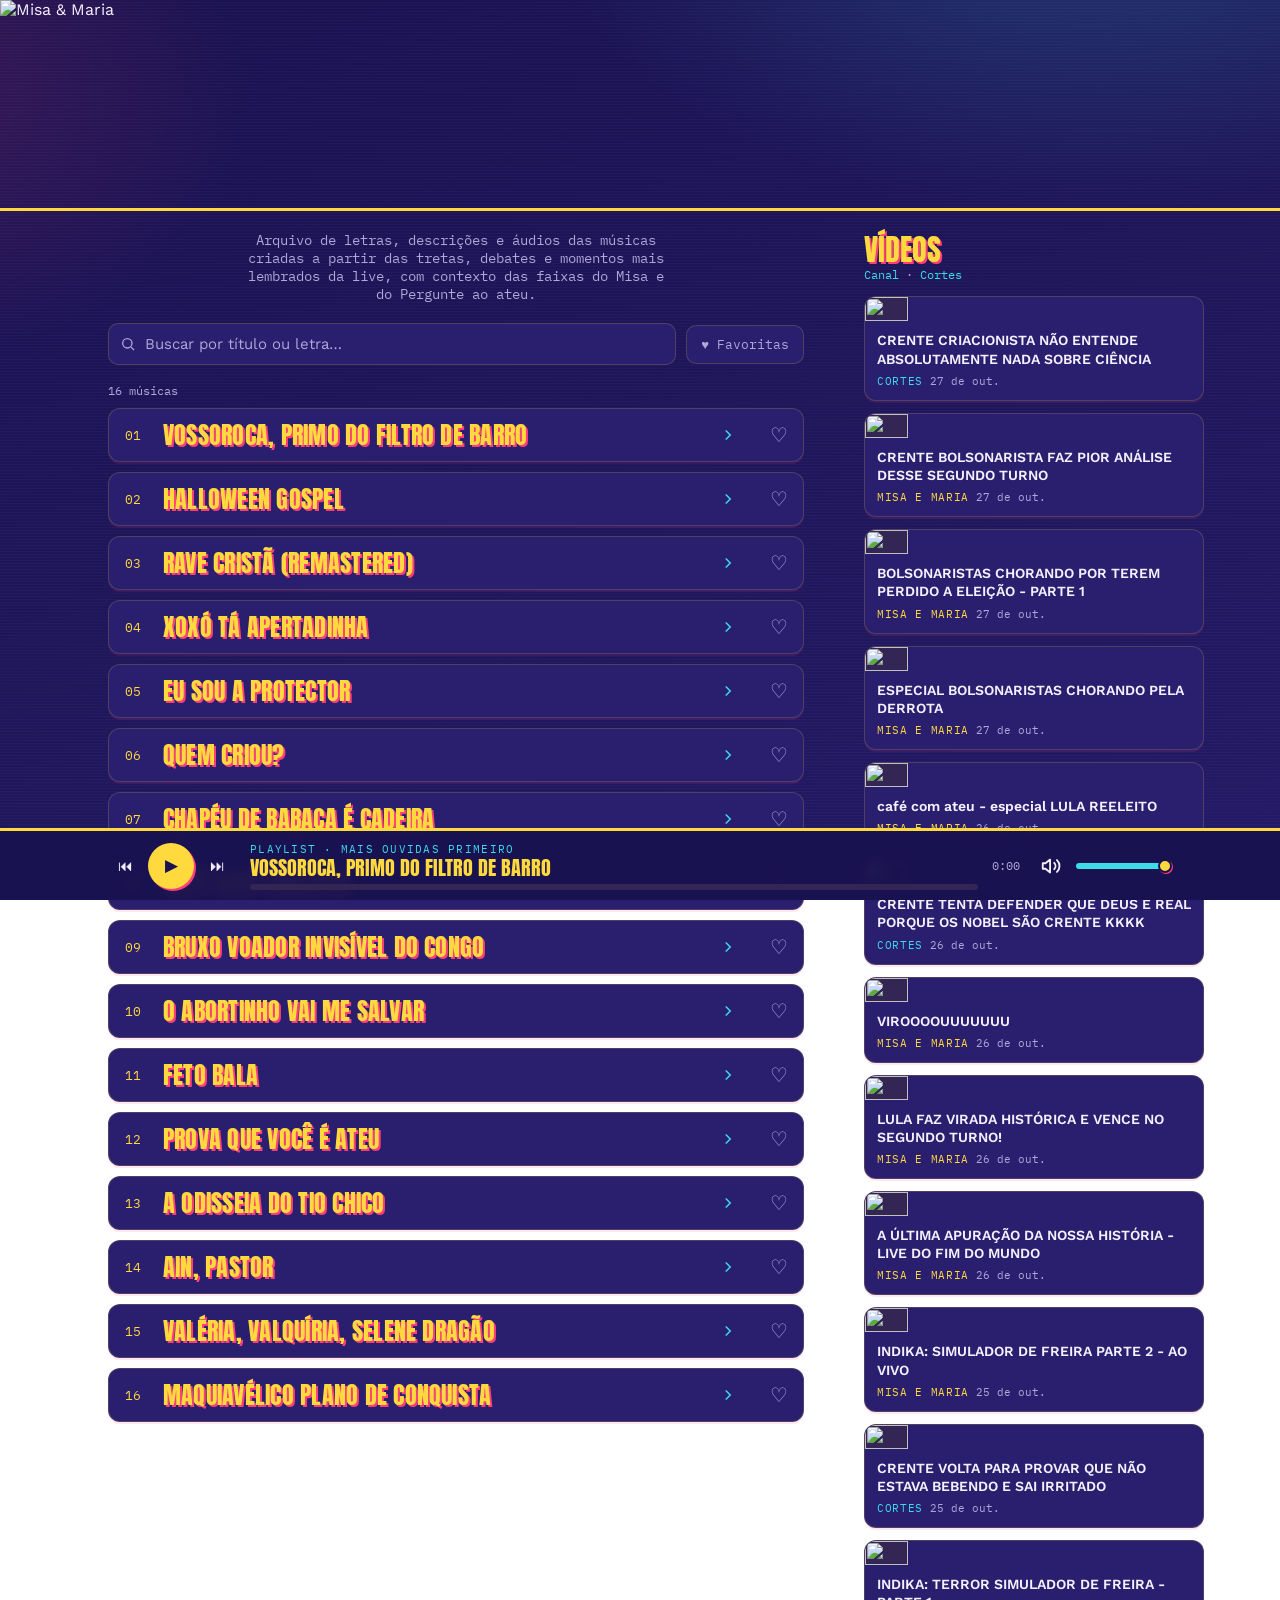
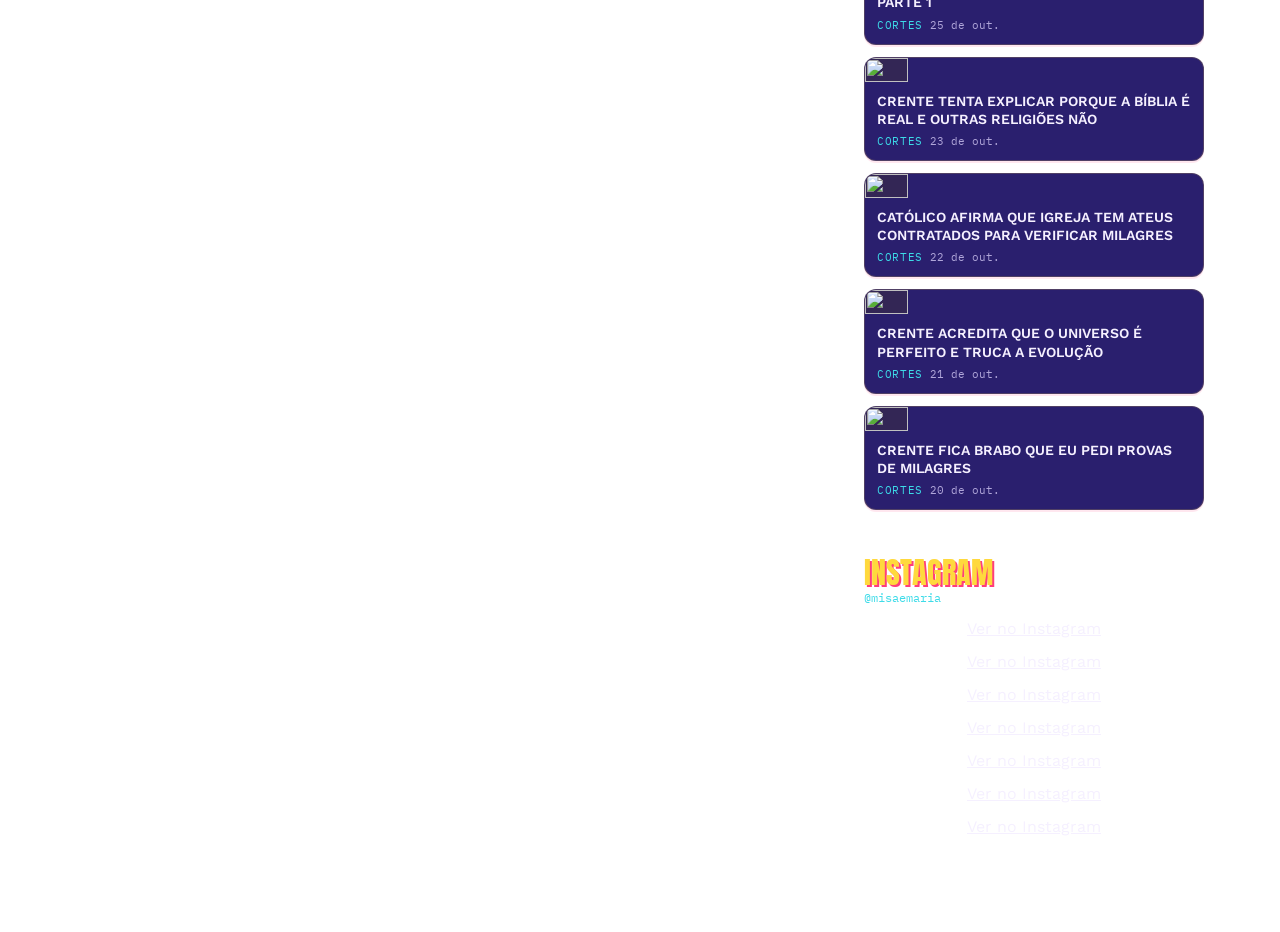
==== index.html @ 0f118223 "chore: invalidar cache de songs.js (v25)" ====
<!DOCTYPE html>
<html lang="pt">
<head>
  <meta charset="UTF-8">
  <meta name="viewport" content="width=device-width, initial-scale=1.0">
  <meta name="robots" content="index,follow">
  <meta name="description" content="Arquivo Misa & Maria: letras, descrições e áudios das músicas criadas a partir das tretas, debates e momentos marcantes da live.">
  <meta name="keywords" content="arquivo misa e maria, letras, músicas, live, Misa, Misa & Maria, pergunte ao ateu">
  <meta property="og:title" content="Arquivo Misa & Maria | Letras e músicas da live">
  <meta property="og:description" content="Arquivo com letras, descrições e áudio das músicas criadas a partir das tretas e debates da live.">
  <meta property="og:type" content="website">
  <meta property="og:url" content="https://misaemaria.github.io/">
  <meta property="og:image" content="https://misaemaria.github.io/assets/banner.jpg">
  <link rel="canonical" href="https://misaemaria.github.io/">
  <script type="application/ld+json">
  {
    "@context": "https://schema.org",
    "@type": "WebSite",
    "name": "Arquivo Misa & Maria",
    "url": "https://misaemaria.github.io/",
    "description": "Arquivo com letras, descrições e áudios das músicas criadas a partir das tretas, debates e momentos marcantes da live.",
    "potentialAction": {
      "@type": "SearchAction",
      "target": "https://misaemaria.github.io/?q={search_term_string}",
      "query-input": "required name=search_term_string"
    }
  }
  </script>
  <script type="application/ld+json">
  {
    "@context": "https://schema.org",
    "@type": "ItemList",
    "name": "Músicas do Arquivo Misa & Maria",
    "itemListElement": [
      { "@type": "ListItem", "position": 1, "name": "Maquiavélico Plano de Conquista", "url": "https://misaemaria.github.io/musicas/maquiavelico-plano-de-conquista.html" }, { "@type": "ListItem", "position": 2, "name": "Valéria, Valquíria, Selene dragão", "url": "https://misaemaria.github.io/musicas/valeria-valquiria-selene-dragao.html" }
    ]
  }
  </script>
  <title>Arquivo Misa & Maria | Letras e músicas</title>
  <link rel="icon" href="favicon.ico" sizes="any">
  <link rel="icon" type="image/png" sizes="32x32" href="assets/icons/favicon-32.png">
  <link rel="icon" type="image/png" sizes="192x192" href="assets/icons/icon-192.png">
  <link rel="apple-touch-icon" href="assets/icons/apple-touch-icon.png">
  <meta name="theme-color" content="#1a1250">
  <link rel="stylesheet" href="style.css?v=12">
</head>
<body>
  <header class="top">
    <img class="banner" src="assets/banner.jpg" alt="Misa &amp; Maria">
  </header>

  <div class="layout">
  <main class="wrap">
    <div class="sub" aria-label="Resumo SEO do Arquivo Misa & Maria">
      <h1 class="sr-only">Arquivo Misa & Maria</h1>
      <p>Arquivo de letras, descrições e áudios das músicas criadas a partir das tretas, debates e momentos mais lembrados da live, com contexto das faixas do Misa e do Pergunte ao ateu.</p>
    </div>

    <div class="toolbar">
      <div class="search-wrap">
        <svg viewBox="0 0 24 24" fill="none" stroke="currentColor" stroke-width="2"><circle cx="11" cy="11" r="7"/><path d="m21 21-4.3-4.3"/></svg>
        <input type="search" id="searchInput" placeholder="Buscar por título ou letra…" autocomplete="off">
      </div>
      <button type="button" id="favFilterBtn" class="fav-filter" aria-pressed="false">♥ Favoritas</button>
    </div>

    <div class="count" id="countLabel"></div>
    <div class="list" id="list"></div>

    <footer class="site-footer">
      <!--<a href="admin/">admin</a>-->
    </footer>
  </main>

  <aside class="side side-videos" aria-labelledby="videosHead">
    <h2 class="side-head" id="videosHead">Vídeos</h2>
    <div class="side-links"><a href="https://www.youtube.com/@misaemaria" target="_blank" rel="noopener">Canal</a> · <a href="https://www.youtube.com/@CORTESMISAEMARIA1" target="_blank" rel="noopener">Cortes</a></div>
    <div class="videos" id="videosList"></div>
  </aside>

  <aside class="side side-insta" aria-labelledby="instaHead">
    <h2 class="side-head" id="instaHead">Instagram</h2>
    <div class="side-links"><a href="https://www.instagram.com/misaemaria/" target="_blank" rel="noopener">@misaemaria</a></div>
    <div class="insta" id="instaList"></div>
  </aside>
  </div>

  <!-- GitHub Pages guarda estes ficheiros em cache por 10min — sempre que
       style.css ou main.js mudar de conteúdo, subir o ?v= aqui também. -->
  <script src="favorites.js?v=1"></script>
  <script src="views.js?v=1"></script>
  <script src="songs.js?v=25"></script>
  <script src="videos.js"></script>
  <script src="instagram.js?v=18"></script>
  <script src="player.js?v=3"></script>
  <script src="song-sheet.js?v=1"></script>
  <script src="main.js?v=9"></script>
  <script src="sides.js?v=1"></script>
</body>
</html>
---- style.css ----
@import url('https://fonts.googleapis.com/css2?family=Anton&family=Work+Sans:wght@400;500;600;700&family=IBM+Plex+Mono:wght@400;600&display=swap');

:root {
  --bg: #1a1250;
  --bg-2: #241a66;
  --surface: #2a1f6e;
  --surface-2: #332655;
  --fg: #f5f0ff;
  --muted: #b0a6d9;
  --yellow: #ffd93d;
  --magenta: #ff3d7a;
  --cyan: #3ddbe8;
  --border: rgba(255, 217, 61, 0.18);
  --danger: #ff5c5c;
  --font-display: 'Anton', 'Arial Narrow', sans-serif;
  --font-body: 'Work Sans', system-ui, sans-serif;
  --font-mono: 'IBM Plex Mono', 'Courier New', monospace;
}

* { box-sizing: border-box; }
html, body { margin: 0; padding: 0; }
body {
  background:
    repeating-linear-gradient(0deg, rgba(255,255,255,.025) 0px, rgba(255,255,255,.025) 1px, transparent 1px, transparent 3px),
    radial-gradient(ellipse 900px 500px at 85% -10%, rgba(61,219,232,.18), transparent 60%),
    radial-gradient(ellipse 700px 500px at -10% 10%, rgba(255,61,122,.15), transparent 55%),
    linear-gradient(160deg, var(--bg) 0%, var(--bg-2) 100%);
  background-attachment: fixed;
  color: var(--fg);
  font-family: var(--font-body);
  -webkit-font-smoothing: antialiased;
  min-height: 100vh;
}
img { max-width: 100%; }
a { color: inherit; }

.wrap { max-width: 760px; margin: 0 auto; padding: 0 16px 72px; }

header.top { display: block; }
.banner {
  width: 100%;
  aspect-ratio: 1707 / 282;
  object-fit: cover;
  display: block;
  border-bottom: 3px solid var(--yellow);
}
.song-page {
  margin-top: 24px;
  padding: 24px 18px 10px;
  background: rgba(42, 31, 110, 0.65);
  border: 1px solid var(--border);
  border-radius: 16px;
}

.song-title-row { display: flex; align-items: flex-start; gap: 10px; }
.song-page h1 {
  margin: 0;
  font-family: var(--font-display);
  font-size: clamp(2rem, 5vw, 3rem);
  line-height: 1.05;
  text-transform: uppercase;
  color: var(--yellow);
  text-shadow: 2px 2px 0 var(--magenta);
  flex: 1;
}
.song-fav {
  flex-shrink: 0; margin-top: 4px; width: 40px; height: 40px; border: none; background: none;
  cursor: pointer; font-size: 26px; color: var(--muted); line-height: 1;
}
.song-fav.active { color: var(--magenta); }
.song-fav:hover { color: var(--magenta); }

.song-nav {
  display: flex; justify-content: space-between; gap: 12px; margin: 28px 0 14px;
  padding-top: 18px; border-top: 1px solid var(--border);
  font-family: var(--font-mono); font-size: 12px; text-transform: uppercase; letter-spacing: 0.06em;
}
.song-nav a { color: var(--cyan); text-decoration: none; }
.song-nav a:hover { text-decoration: underline; }
.song-nav .next { margin-left: auto; text-align: right; }

.song-page audio {
  width: 100%;
  margin-top: 8px;
}

.song-page .field-label {
  margin-top: 22px;
}

.song-page p {
  color: var(--fg);
  line-height: 1.7;
  font-size: 15px;
}

.song-page .lyrics {
  white-space: pre-wrap;
  background: rgba(0, 0, 0, 0.12);
  border: 1px solid var(--border);
  border-radius: 12px;
  padding: 18px;
  color: var(--fg);
  line-height: 1.8;
  font-family: var(--font-body);
}

.breadcrumb {
  margin: 18px 0 0;
}

.breadcrumb a {
  color: var(--muted);
  text-decoration: none;
  font-family: var(--font-mono);
  font-size: 12px;
  letter-spacing: 0.08em;
  text-transform: uppercase;
}

.breadcrumb a:hover {
  text-decoration: underline;
}

.sr-only {
  position: absolute;
  width: 1px;
  height: 1px;
  padding: 0;
  margin: -1px;
  overflow: hidden;
  clip: rect(0, 0, 0, 0);
  white-space: nowrap;
  border: 0;
}

.sub {
  color: var(--muted); font-size: 14px; margin: 20px auto 0; max-width: 54ch;
  font-family: var(--font-mono); text-align: center;
}

.toolbar { display: flex; gap: 10px; margin: 20px 16px 18px; align-items: center; }
.search-wrap { position: relative; flex: 1; min-width: 0; }
.search-wrap svg { position: absolute; left: 12px; top: 50%; transform: translateY(-50%); width: 16px; height: 16px; color: var(--muted); pointer-events: none; }
input[type="search"] {
  width: 100%; padding: 11px 12px 11px 36px; border-radius: 10px; border: 1px solid var(--border);
  background: var(--surface); color: var(--fg); font-family: var(--font-body); font-size: 15px;
}
input[type="search"]::placeholder { color: var(--muted); }
input[type="search"]:focus { outline: 2px solid var(--yellow); outline-offset: 1px; }

.fav-filter {
  flex-shrink: 0; padding: 10px 14px; border-radius: 10px; border: 1px solid var(--border);
  background: var(--surface); color: var(--muted); font-family: var(--font-mono); font-size: 13px;
  cursor: pointer; white-space: nowrap;
}
.fav-filter.active { border-color: var(--magenta); color: var(--magenta); }

.count { font-family: var(--font-mono); font-size: 12px; color: var(--muted); margin: 0 16px 10px; }

.list { display: flex; flex-direction: column; gap: 10px; padding: 0 16px; }

.track {
  display: flex; align-items: stretch; gap: 2px;
  border: 1px solid var(--border); border-radius: 12px; background: var(--surface);
  box-shadow: 0 2px 0 rgba(255, 61, 122, .12);
  transition: border-color .15s ease;
}
.track:hover { border-color: var(--yellow); }
.track-link {
  flex: 1; min-width: 0; display: flex; align-items: center; gap: 12px; padding: 14px 16px;
  text-decoration: none; color: inherit;
}
.track-num { font-family: var(--font-mono); font-size: 13px; color: var(--yellow); min-width: 26px; }
.track-main { flex: 1; min-width: 0; }
.track-title {
  font-family: var(--font-display); font-size: 24px; letter-spacing: .01em; line-height: 1; text-transform: uppercase;
  color: var(--yellow); text-shadow: 2px 2px 0 var(--magenta);
}
.chev { flex-shrink: 0; width: 18px; height: 18px; color: var(--cyan); }

.fav-btn {
  flex-shrink: 0; width: 48px; border: none; background: none; cursor: pointer;
  font-size: 20px; color: var(--muted); line-height: 1;
}
.fav-btn.active { color: var(--magenta); }
.fav-btn:hover { color: var(--magenta); }

.field-label { font-family: var(--font-mono); font-size: 10.5px; letter-spacing: .12em; text-transform: uppercase; color: var(--cyan); margin-bottom: 6px; }

audio { width: 100%; }
.no-audio { font-size: 13px; color: var(--muted); font-style: italic; padding: 10px 12px; border: 1px dashed var(--border); border-radius: 8px; }

.lyrics { white-space: pre-wrap; font-size: 15px; line-height: 1.65; }
.desc { font-size: 14px; line-height: 1.5; }

.srclink { display: inline-flex; align-items: center; gap: 6px; font-size: 13.5px; font-weight: 700; color: var(--magenta); text-decoration: none; }
.srclink:hover { text-decoration: underline; }

.empty { text-align: center; padding: 56px 20px; color: var(--muted); border: 1px dashed var(--border); border-radius: 14px; margin: 0 16px; }
.empty .ico { font-size: 34px; margin-bottom: 10px; }
.empty h3 { font-family: var(--font-display); font-size: 26px; color: var(--yellow); text-transform: uppercase; margin: 0 0 6px; }
.empty p { font-size: 14px; max-width: 42ch; margin: 0 auto; }

footer.site-footer { text-align: center; margin-top: 40px; font-size: 12px; color: var(--muted); font-family: var(--font-mono); }
footer.site-footer a { color: var(--cyan); text-decoration: underline; }

/* ---- layout em colunas: vídeos | músicas | Instagram ---- */
.layout {
  display: grid;
  grid-template-columns: minmax(0, 760px);
  grid-template-areas: "main" "videos" "insta";
  justify-content: center;
  column-gap: 28px;
}
.layout > .wrap { grid-area: main; width: 100%; max-width: none; margin: 0; }
.side-videos { grid-area: videos; }
.side-insta { grid-area: insta; }

.side { padding: 0 16px 40px; min-width: 0; }
.side-head {
  margin: 24px 0 2px; font-family: var(--font-display); font-weight: 400; font-size: 30px; line-height: 1;
  text-transform: uppercase; color: var(--yellow); text-shadow: 2px 2px 0 var(--magenta);
}
.side-links { font-family: var(--font-mono); font-size: 12px; color: var(--muted); margin-bottom: 14px; }
.side-links a { color: var(--cyan); text-decoration: none; }
.side-links a:hover { text-decoration: underline; }
.side-empty { color: var(--muted); font-size: 14px; border: 1px dashed var(--border); border-radius: 12px; padding: 18px; text-align: center; }
.side-empty a { color: var(--cyan); }

.videos { display: grid; grid-template-columns: repeat(auto-fill, minmax(220px, 1fr)); gap: 12px; }
.video {
  display: flex; flex-direction: column; text-align: left; padding: 0; overflow: hidden; cursor: pointer;
  border: 1px solid var(--border); border-radius: 12px; background: var(--surface); color: var(--fg);
  box-shadow: 0 2px 0 rgba(255, 61, 122, .12); font: inherit; transition: border-color .15s ease;
}
.video:hover, .video:focus-visible { border-color: var(--yellow); }
.video-thumb { position: relative; display: block; aspect-ratio: 16 / 9; background: var(--surface-2); }
.video-thumb img { width: 100%; height: 100%; object-fit: cover; display: block; }
.video-play {
  position: absolute; inset: 0; margin: auto; width: 44px; height: 44px; border-radius: 50%;
  display: grid; place-items: center; background: rgba(26, 18, 80, .8); color: var(--yellow); font-size: 16px;
  opacity: 0; transition: opacity .15s ease;
}
.video:hover .video-play, .video:focus-visible .video-play { opacity: 1; }
.video-meta { display: flex; flex-direction: column; gap: 6px; padding: 10px 12px 12px; }
.video-title {
  font-weight: 600; font-size: 14px; line-height: 1.3;
  display: -webkit-box; -webkit-line-clamp: 3; -webkit-box-orient: vertical; overflow: hidden;
}
.video-sub { font-family: var(--font-mono); font-size: 11px; color: var(--muted); }
.tag { color: var(--yellow); text-transform: uppercase; letter-spacing: .06em; }
.tag-cortes { color: var(--cyan); }

.insta { display: flex; flex-direction: column; align-items: center; gap: 14px; }
.insta .instagram-media { margin: 0 !important; max-width: 100% !important; min-width: 0 !important; }

.video-modal {
  position: fixed; inset: 0; z-index: 100; background: rgba(10, 6, 40, .85);
  display: grid; place-items: center; padding: 16px;
}
.video-box { width: min(960px, 100%); position: relative; }
.video-frame { aspect-ratio: 16 / 9; background: #000; border: 2px solid var(--yellow); border-radius: 12px; overflow: hidden; }
.video-frame.is-short { aspect-ratio: 9 / 16; max-height: 80vh; margin: 0 auto; width: auto; }
.video-frame iframe { width: 100%; height: 100%; border: 0; display: block; }
.video-close {
  position: absolute; top: -44px; right: 0; width: 36px; height: 36px; border-radius: 50%; cursor: pointer;
  border: 1px solid var(--border); background: var(--surface); color: var(--fg); font-size: 16px;
}
.video-caption { margin-top: 10px; font-size: 14px; color: var(--muted); }
.video-caption a { color: var(--cyan); }

@media (min-width: 1040px) {
  .layout {
    grid-template-columns: minmax(0, 760px) 340px;
    grid-template-areas: "main videos" "main insta";
    grid-template-rows: auto 1fr;
  }
  .side { padding: 0 0 24px; }
  .videos { grid-template-columns: 1fr; }
}
@media (min-width: 1320px) {
  .layout {
    grid-template-columns: 300px minmax(0, 760px) 340px;
    grid-template-areas: "videos main insta";
    grid-template-rows: auto;
    padding: 0 16px;
  }
  .side { align-self: start; }
}

/* Barra de rolagem da página nas cores do site. */
html { scrollbar-color: var(--yellow) var(--bg); }
::-webkit-scrollbar { width: 12px; }
::-webkit-scrollbar-track { background: var(--bg); }
::-webkit-scrollbar-thumb { background: var(--yellow); border: 3px solid var(--bg); border-radius: 6px; }

/* ---- playlist ---- */
body.has-player { --player-h: 72px; }
body.has-player .layout { padding-bottom: var(--player-h); }
.player {
  position: fixed; left: 0; right: 0; bottom: 0; z-index: 60;
  background: rgba(26, 18, 80, .96); border-top: 3px solid var(--yellow);
  backdrop-filter: blur(6px); padding-bottom: env(safe-area-inset-bottom, 0px);
}
.player-inner {
  max-width: 1100px; margin: 0 auto; height: 69px; padding: 0 16px;
  display: flex; align-items: center; gap: 14px;
}
.player-btns { display: flex; align-items: center; gap: 4px; flex-shrink: 0; }
.player-btns button {
  width: 38px; height: 38px; border-radius: 50%; border: none; background: none; cursor: pointer;
  color: var(--fg); font-size: 15px; line-height: 1;
}
.player-btns button:hover { color: var(--yellow); }
.player-btns .pl-play { width: 46px; height: 46px; background: var(--yellow); color: var(--bg); font-size: 17px; box-shadow: 2px 2px 0 var(--magenta); }
.player-btns .pl-play:hover { color: var(--bg); }
.player.waiting .pl-play { animation: pl-pulse 1.6s ease-in-out infinite; }
@keyframes pl-pulse { 50% { box-shadow: 2px 2px 0 var(--magenta), 0 0 0 8px rgba(255, 217, 61, .25); } }
.player-info { flex: 1; min-width: 0; }
.player-label { font-family: var(--font-mono); font-size: 10.5px; letter-spacing: .12em; text-transform: uppercase; color: var(--cyan); }
.player-title {
  display: block; font-family: var(--font-display); font-size: 20px; line-height: 1.15; text-transform: uppercase;
  color: var(--yellow); text-decoration: none; white-space: nowrap; overflow: hidden; text-overflow: ellipsis;
}
.player-title:hover { text-decoration: underline; }
.player-progress { height: 6px; margin-top: 5px; border-radius: 3px; background: var(--surface-2); cursor: pointer; }
.player-fill { height: 100%; width: 0; border-radius: 3px; background: var(--magenta); }
.player-time { font-family: var(--font-mono); font-size: 12px; color: var(--muted); flex-shrink: 0; }
@media (max-width: 520px) {
  .player-time { display: none; }
  .player-btns .pl-prev { display: none; }
}
@media (prefers-reduced-motion: reduce) { .player.waiting .pl-play { animation: none; } }

.track.playing { border-color: var(--magenta); box-shadow: 0 0 0 1px var(--magenta), 0 2px 0 rgba(255, 61, 122, .3); }
.track.playing .track-num { color: var(--magenta); }

/* ---- janela da música (abre por cima da lista; a playlist continua) ---- */
.sheet {
  position: fixed; left: 0; right: 0; top: 0; bottom: var(--player-h, 0px); z-index: 70;
  background: rgba(10, 6, 40, .78); backdrop-filter: blur(3px);
  display: flex; justify-content: center; padding: 16px;
}
.sheet-panel {
  width: min(760px, 100%); max-height: 100%; overflow-y: auto; overscroll-behavior: contain;
  background: linear-gradient(160deg, var(--bg) 0%, var(--bg-2) 100%);
  border: 1px solid var(--border); border-top: 3px solid var(--yellow); border-radius: 16px;
  box-shadow: 0 20px 60px rgba(0, 0, 0, .45);
}
.sheet-body { padding: 14px 16px 24px; }
.sheet-body .song-page { margin-top: 12px; }
.sheet-top { display: flex; justify-content: space-between; align-items: center; gap: 12px; }
.sheet-back {
  border: none; background: none; cursor: pointer; padding: 6px 0; color: var(--muted);
  font-family: var(--font-mono); font-size: 12px; letter-spacing: .08em; text-transform: uppercase;
}
.sheet-back:hover { color: var(--yellow); }
.sheet-page { color: var(--muted); font-family: var(--font-mono); font-size: 11px; letter-spacing: .06em; text-transform: uppercase; text-decoration: none; }
.sheet-page:hover { color: var(--cyan); text-decoration: underline; }
.sheet-composer { margin-top: 6px; font-family: var(--font-mono); font-size: 12px; color: var(--muted); }
.sheet-play {
  margin-top: 4px; padding: 11px 20px; border: none; border-radius: 10px; cursor: pointer;
  background: var(--yellow); color: var(--bg); box-shadow: 2px 2px 0 var(--magenta);
  font-family: var(--font-display); font-size: 20px; letter-spacing: .02em; text-transform: uppercase;
}
.sheet-play.is-playing { background: var(--magenta); color: var(--fg); box-shadow: 2px 2px 0 var(--yellow); }
body.sheet-open { overflow: hidden; }
@media (max-width: 560px) {
  .sheet { padding: 0; }
  .sheet-panel { border-radius: 0; border-left: none; border-right: none; }
}
.sheet-back:focus-visible, .sheet-page:focus-visible { outline: 2px solid var(--yellow); outline-offset: 3px; border-radius: 6px; }

/* ---- volume da playlist ---- */
.player-vol { display: flex; align-items: center; gap: 6px; flex-shrink: 0; }
.pl-mute {
  width: 34px; height: 34px; border: none; background: none; cursor: pointer; padding: 6px;
  color: var(--fg); border-radius: 50%;
}
.pl-mute:hover { color: var(--yellow); }
.pl-mute svg { width: 100%; height: 100%; display: block; }
.pl-vol {
  --vol: 100%;
  -webkit-appearance: none; appearance: none; width: 96px; height: 6px; border-radius: 3px; cursor: pointer;
  background: linear-gradient(to right, var(--cyan) 0 var(--vol), var(--surface-2) var(--vol) 100%);
}
.pl-vol::-webkit-slider-thumb {
  -webkit-appearance: none; appearance: none; width: 14px; height: 14px; border-radius: 50%;
  background: var(--yellow); border: 2px solid var(--bg); box-shadow: 1px 1px 0 var(--magenta);
}
.pl-vol::-moz-range-thumb {
  width: 12px; height: 12px; border-radius: 50%;
  background: var(--yellow); border: 2px solid var(--bg); box-shadow: 1px 1px 0 var(--magenta);
}
.pl-vol:focus-visible { outline: 2px solid var(--yellow); outline-offset: 4px; }
@media (max-width: 720px) { .pl-vol { display: none; } }

/* O atributo hidden sempre esconde, mesmo em elementos com display próprio
   (a janela da música usa display:flex e continuava na tela ao fechar). */
[hidden] { display: none !important; }
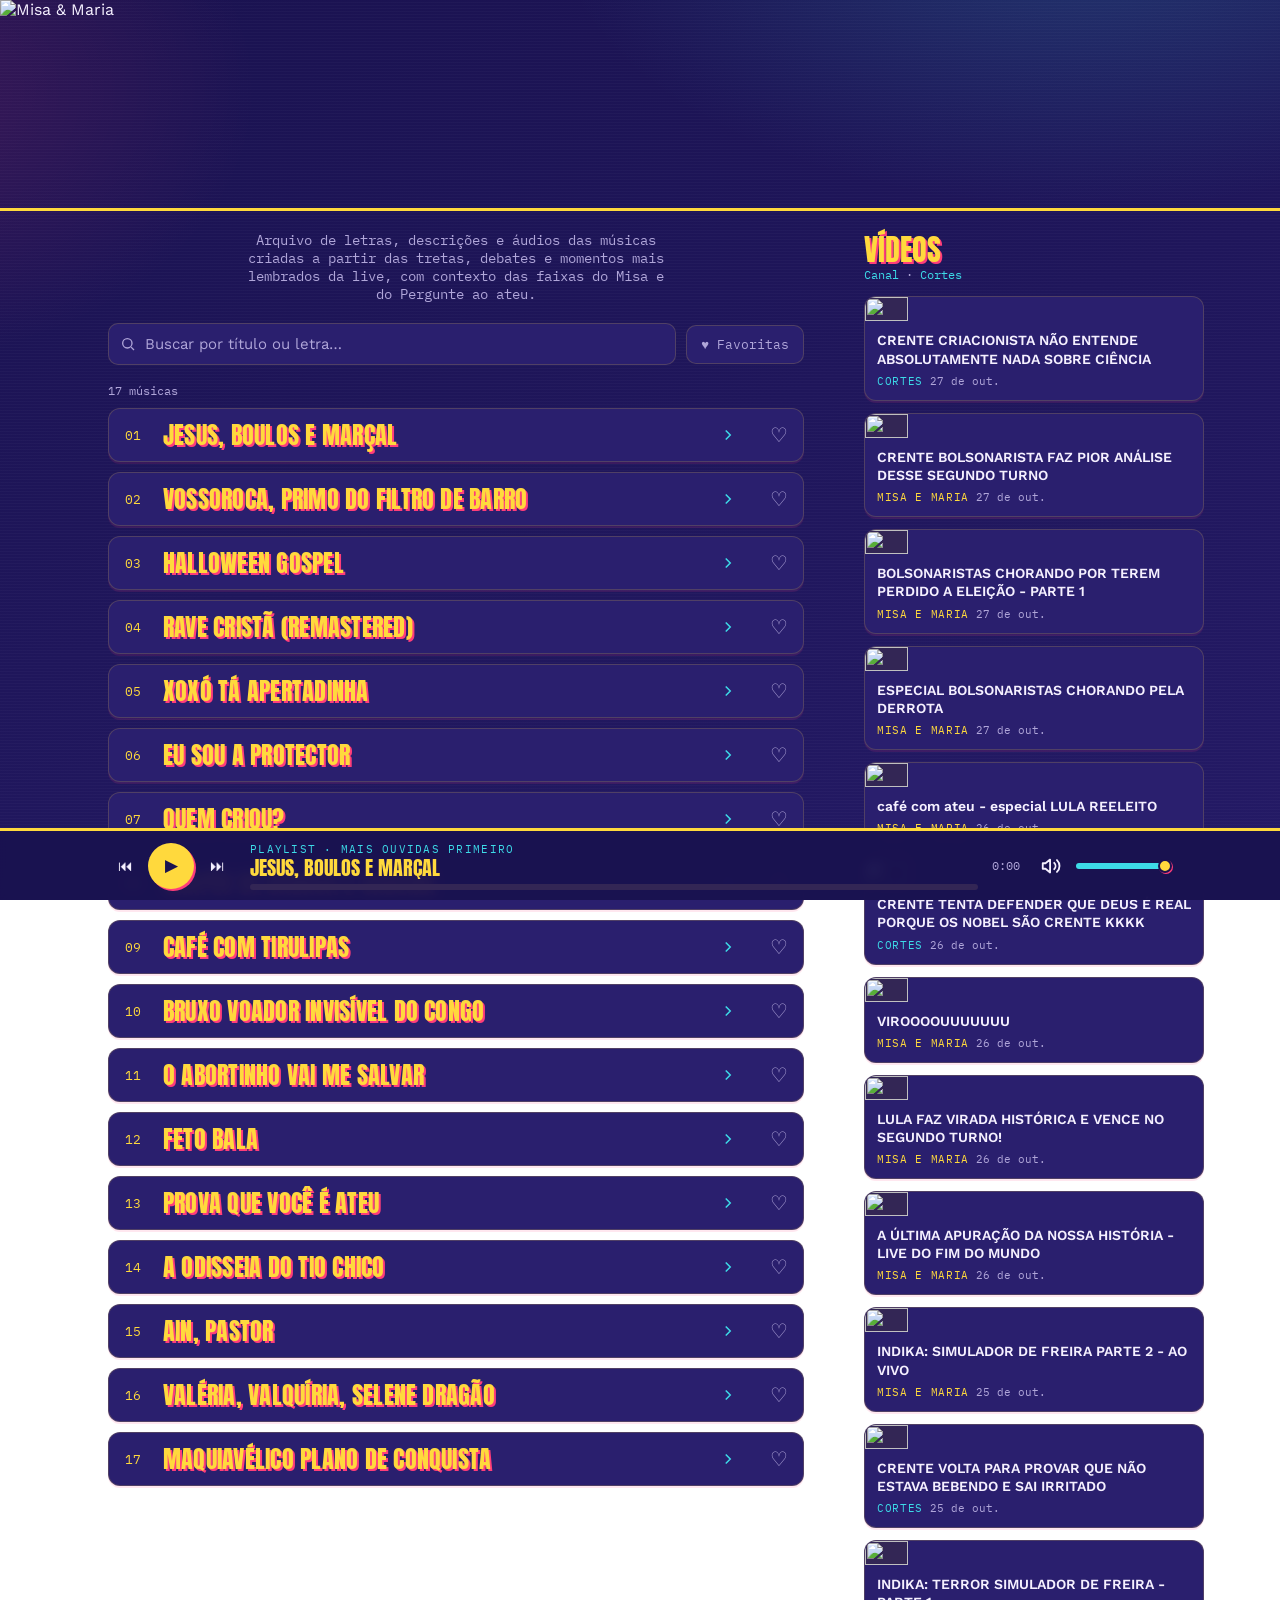
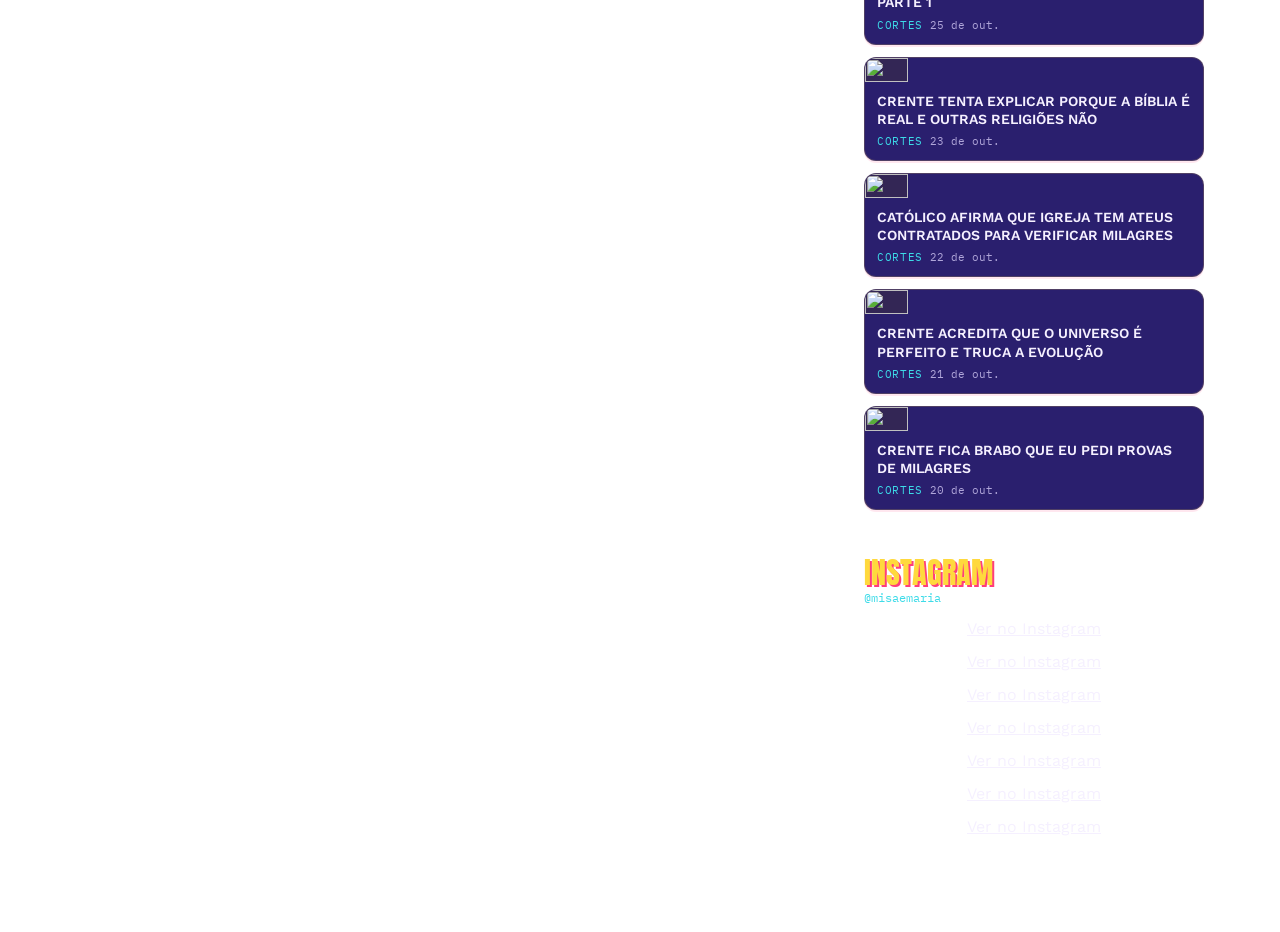
==== commit 11bf2f69: "chore: invalidar cache de songs.js (v26)" ====
--- a/index.html
+++ b/index.html
@@ -42,7 +42,7 @@
   <link rel="icon" type="image/png" sizes="192x192" href="assets/icons/icon-192.png">
   <link rel="apple-touch-icon" href="assets/icons/apple-touch-icon.png">
   <meta name="theme-color" content="#1a1250">
-  <link rel="stylesheet" href="style.css?v=12">
+  <link rel="stylesheet" href="style.css?v=14">
 </head>
 <body>
   <header class="top">
@@ -89,11 +89,13 @@
        style.css ou main.js mudar de conteúdo, subir o ?v= aqui também. -->
   <script src="favorites.js?v=1"></script>
   <script src="views.js?v=1"></script>
-  <script src="songs.js?v=25"></script>
+  <script src="songs.js?v=26"></script>
   <script src="videos.js"></script>
   <script src="instagram.js?v=18"></script>
   <script src="player.js?v=3"></script>
-  <script src="song-sheet.js?v=1"></script>
+  <script src="supabase-config.js?v=2"></script>
+  <script src="corrections.js?v=2"></script>
+  <script src="song-sheet.js?v=3"></script>
   <script src="main.js?v=9"></script>
   <script src="sides.js?v=1"></script>
 </body>
--- a/style.css
+++ b/style.css
@@ -399,3 +399,46 @@
 /* O atributo hidden sempre esconde, mesmo em elementos com display próprio
    (a janela da música usa display:flex e continuava na tela ao fechar). */
 [hidden] { display: none !important; }
+
+/* ---- sugerir correção da letra ---- */
+/* O botão fica na mesma linha do rótulo "Letra", alinhado à direita. */
+.lyrics-head { display: flex; justify-content: space-between; align-items: flex-end; gap: 8px 12px; flex-wrap: wrap; margin-bottom: 6px; }
+.lyrics-head .field-label { margin-bottom: 0; }
+.fix-open {
+  padding: 5px 10px; border: 1px dashed var(--border); border-radius: 10px; cursor: pointer;
+  background: transparent; color: var(--muted); font-family: var(--font-mono); font-size: 12px; letter-spacing: .02em;
+}
+.fix-open:hover { color: var(--yellow); border-color: var(--yellow); }
+.fix-modal {
+  position: fixed; inset: 0; z-index: 110; background: rgba(10, 6, 40, .85);
+  display: grid; place-items: center; padding: 16px;
+}
+.fix-panel {
+  width: min(620px, 100%); max-height: 100%; overflow-y: auto; display: grid; gap: 8px; align-content: start;
+  padding: 18px 18px 16px; border: 1px solid var(--border); border-top: 3px solid var(--magenta); border-radius: 16px;
+  background: linear-gradient(160deg, var(--bg) 0%, var(--bg-2) 100%); color: var(--fg);
+}
+.fix-head { display: flex; justify-content: space-between; align-items: center; gap: 12px; }
+.fix-head h2 { margin: 0; font-family: var(--font-display); font-size: 26px; color: var(--yellow); letter-spacing: .02em; }
+.fix-close { background: none; border: none; color: var(--muted); font-size: 18px; cursor: pointer; padding: 4px 8px; }
+.fix-close:hover { color: var(--fg); }
+.fix-song { margin: 0; font-weight: 700; }
+.fix-hint { margin: 0 0 6px; font-size: 13px; color: var(--muted); }
+.fix-panel .field-label { margin: 6px 0 0; }
+.fix-letra, .fix-comentario, .fix-nome {
+  width: 100%; box-sizing: border-box; padding: 10px 12px; border-radius: 10px; border: 1px solid var(--border);
+  background: rgba(0, 0, 0, .25); color: var(--fg); font: 14px/1.55 inherit; font-family: inherit; resize: vertical;
+}
+.fix-letra:focus, .fix-comentario:focus, .fix-nome:focus { outline: 2px solid var(--cyan); outline-offset: 1px; }
+.fix-hp { position: absolute; left: -9999px; width: 1px; height: 1px; opacity: 0; }
+.fix-actions { display: flex; justify-content: flex-end; align-items: center; gap: 12px; flex-wrap: wrap; margin-top: 6px; }
+.fix-status { font-size: 13px; color: var(--muted); }
+.fix-status.ok { color: var(--cyan); }
+.fix-status.err { color: var(--magenta); }
+.fix-send {
+  padding: 10px 18px; border: none; border-radius: 10px; cursor: pointer;
+  background: var(--yellow); color: var(--bg); box-shadow: 2px 2px 0 var(--magenta);
+  font-family: var(--font-display); font-size: 18px; letter-spacing: .02em; text-transform: uppercase;
+}
+.fix-send:disabled { opacity: .6; cursor: wait; }
+@media (max-width: 560px) { .fix-modal { padding: 0; } .fix-panel { border-radius: 0; min-height: 100%; } }
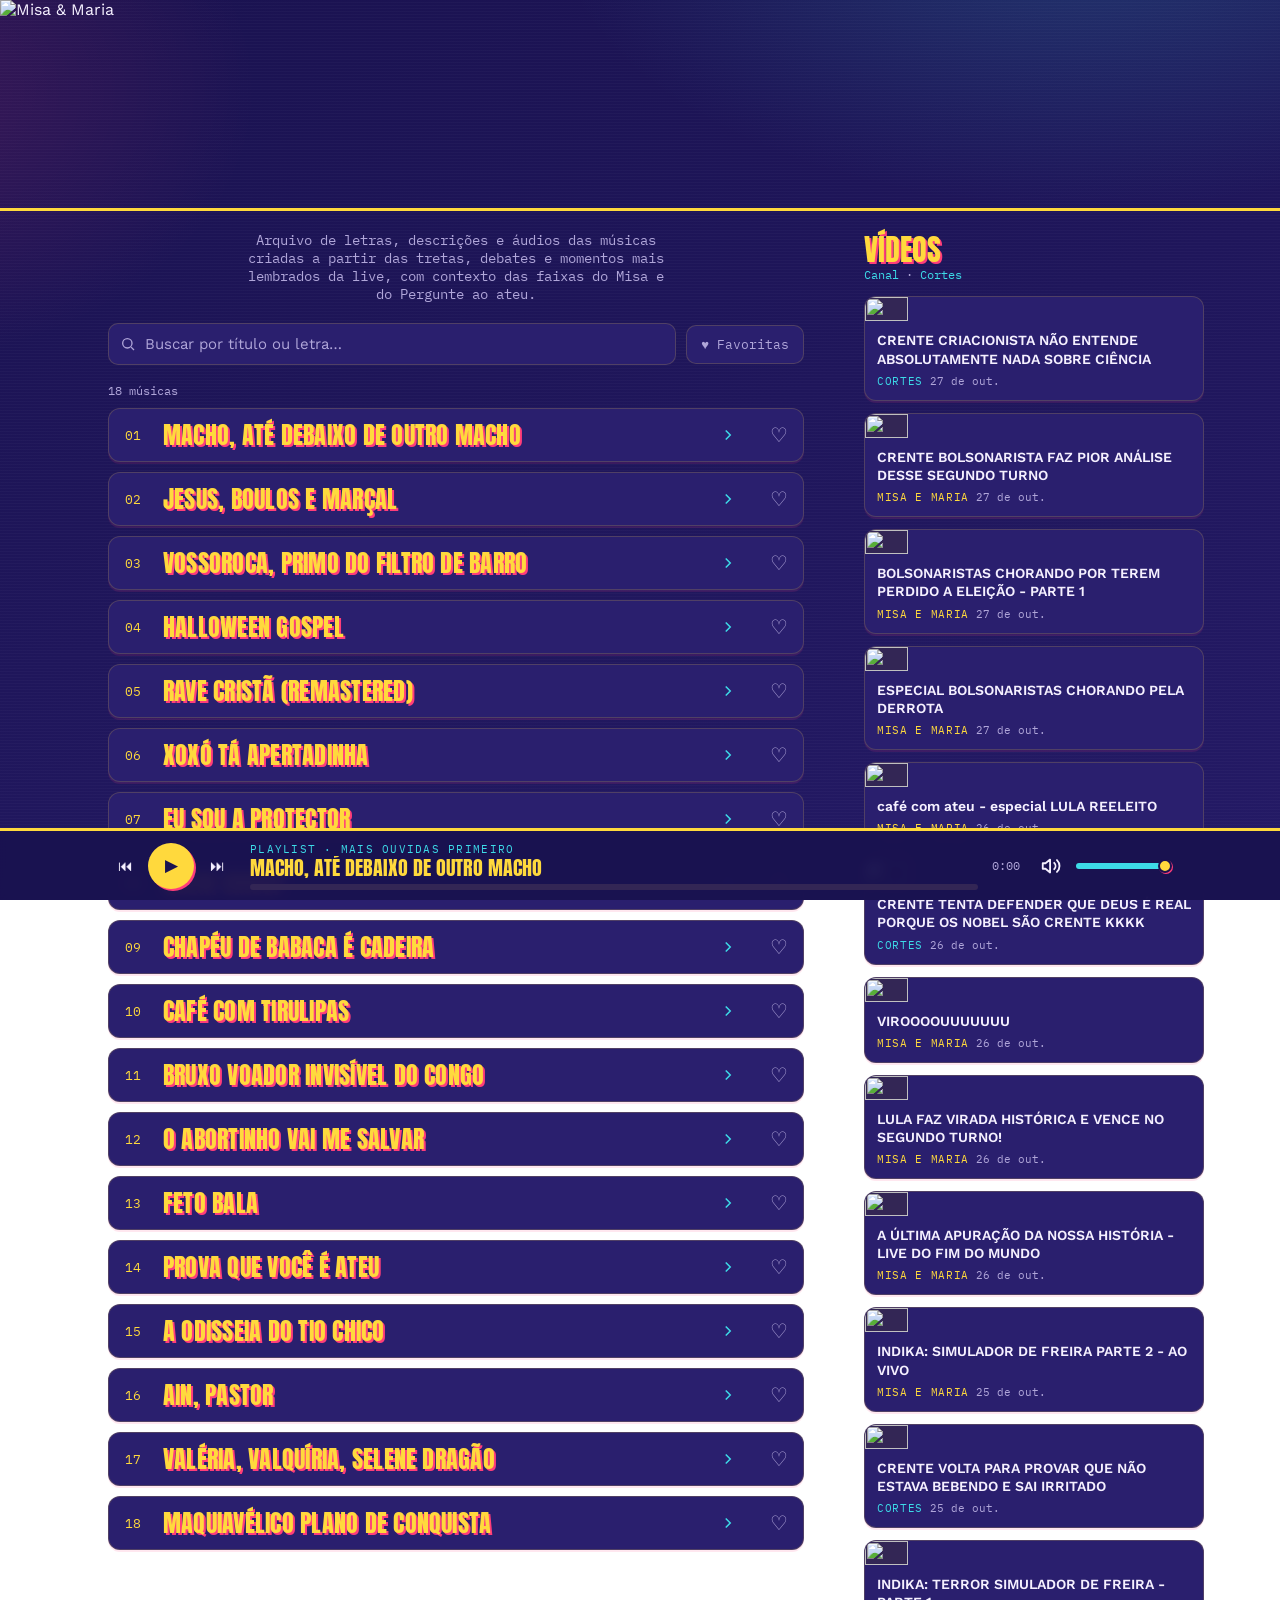
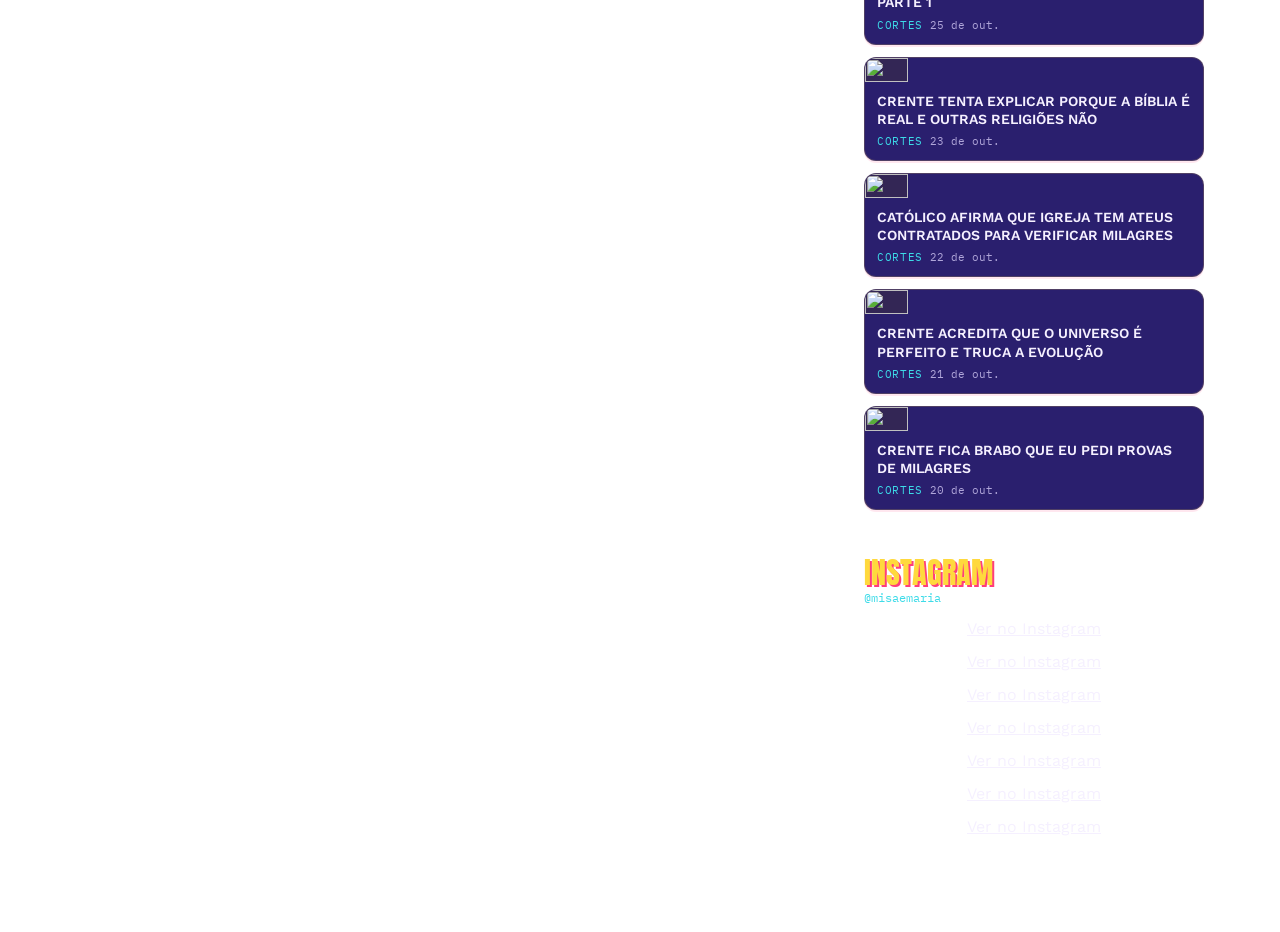
==== commit 6fae2ece: "chore: invalidar cache de songs.js (v27)" ====
--- a/index.html
+++ b/index.html
@@ -89,7 +89,7 @@
        style.css ou main.js mudar de conteúdo, subir o ?v= aqui também. -->
   <script src="favorites.js?v=1"></script>
   <script src="views.js?v=1"></script>
-  <script src="songs.js?v=26"></script>
+  <script src="songs.js?v=27"></script>
   <script src="videos.js"></script>
   <script src="instagram.js?v=18"></script>
   <script src="player.js?v=3"></script>
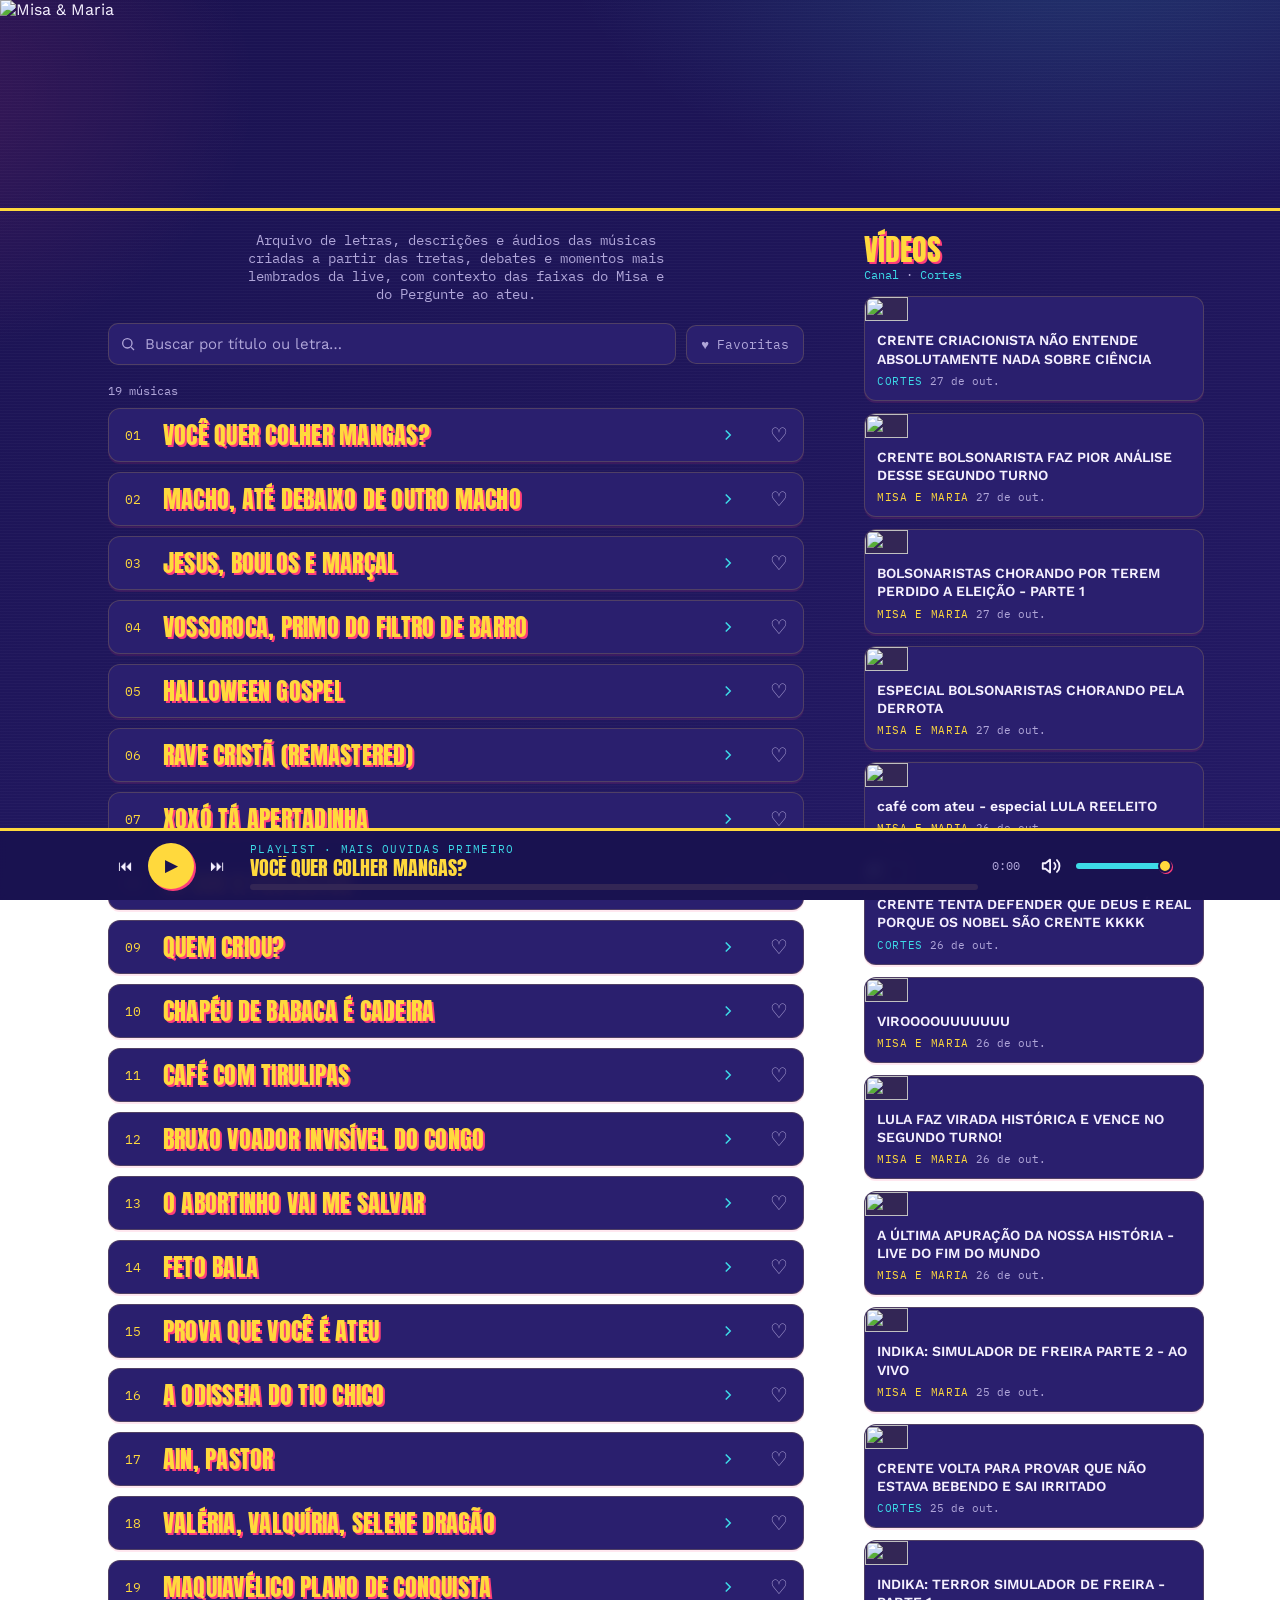
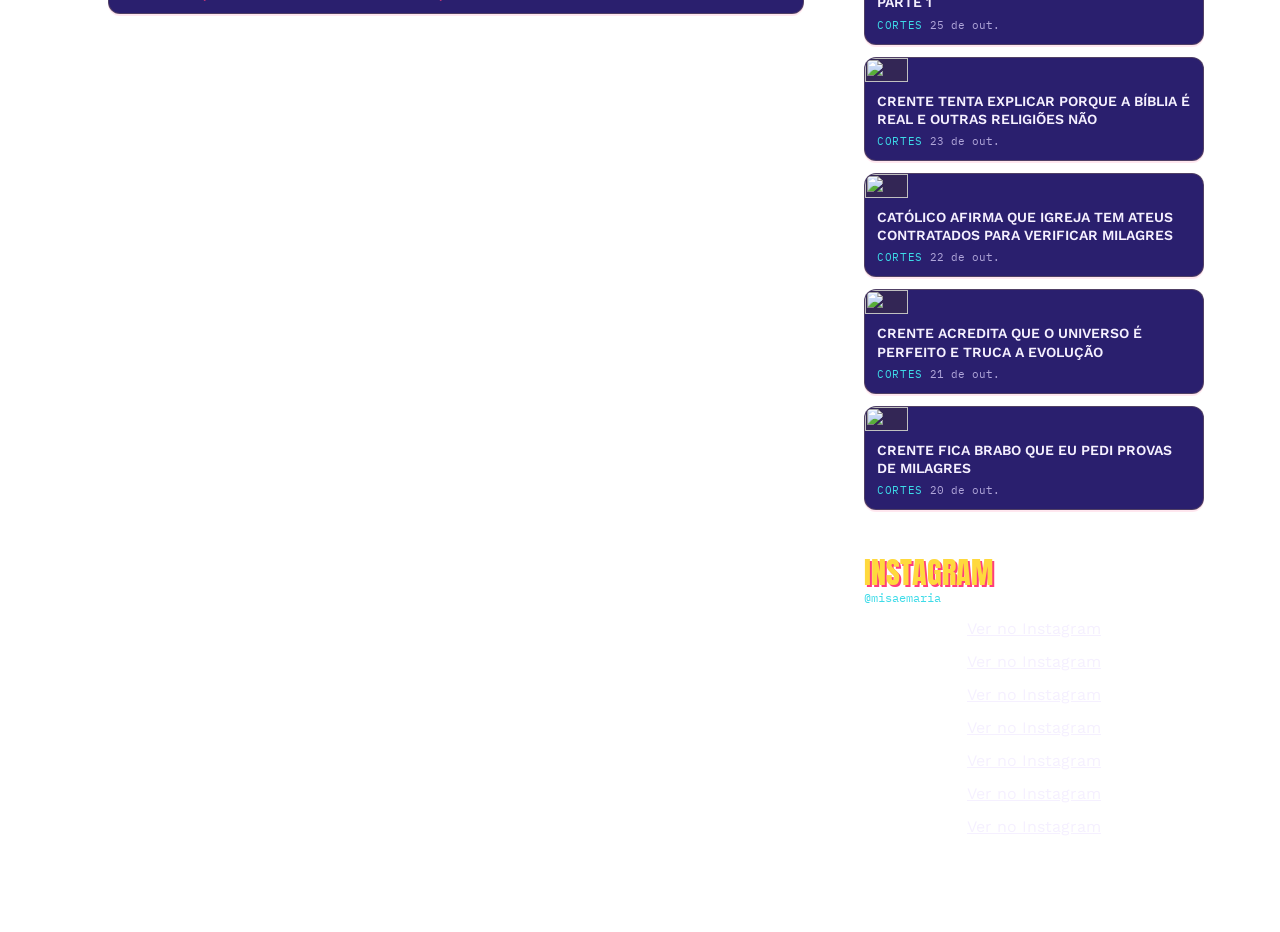
==== commit 1bab7367: "chore: invalidar cache de songs.js (v28)" ====
--- a/index.html
+++ b/index.html
@@ -89,7 +89,7 @@
        style.css ou main.js mudar de conteúdo, subir o ?v= aqui também. -->
   <script src="favorites.js?v=1"></script>
   <script src="views.js?v=1"></script>
-  <script src="songs.js?v=27"></script>
+  <script src="songs.js?v=28"></script>
   <script src="videos.js"></script>
   <script src="instagram.js?v=18"></script>
   <script src="player.js?v=3"></script>
